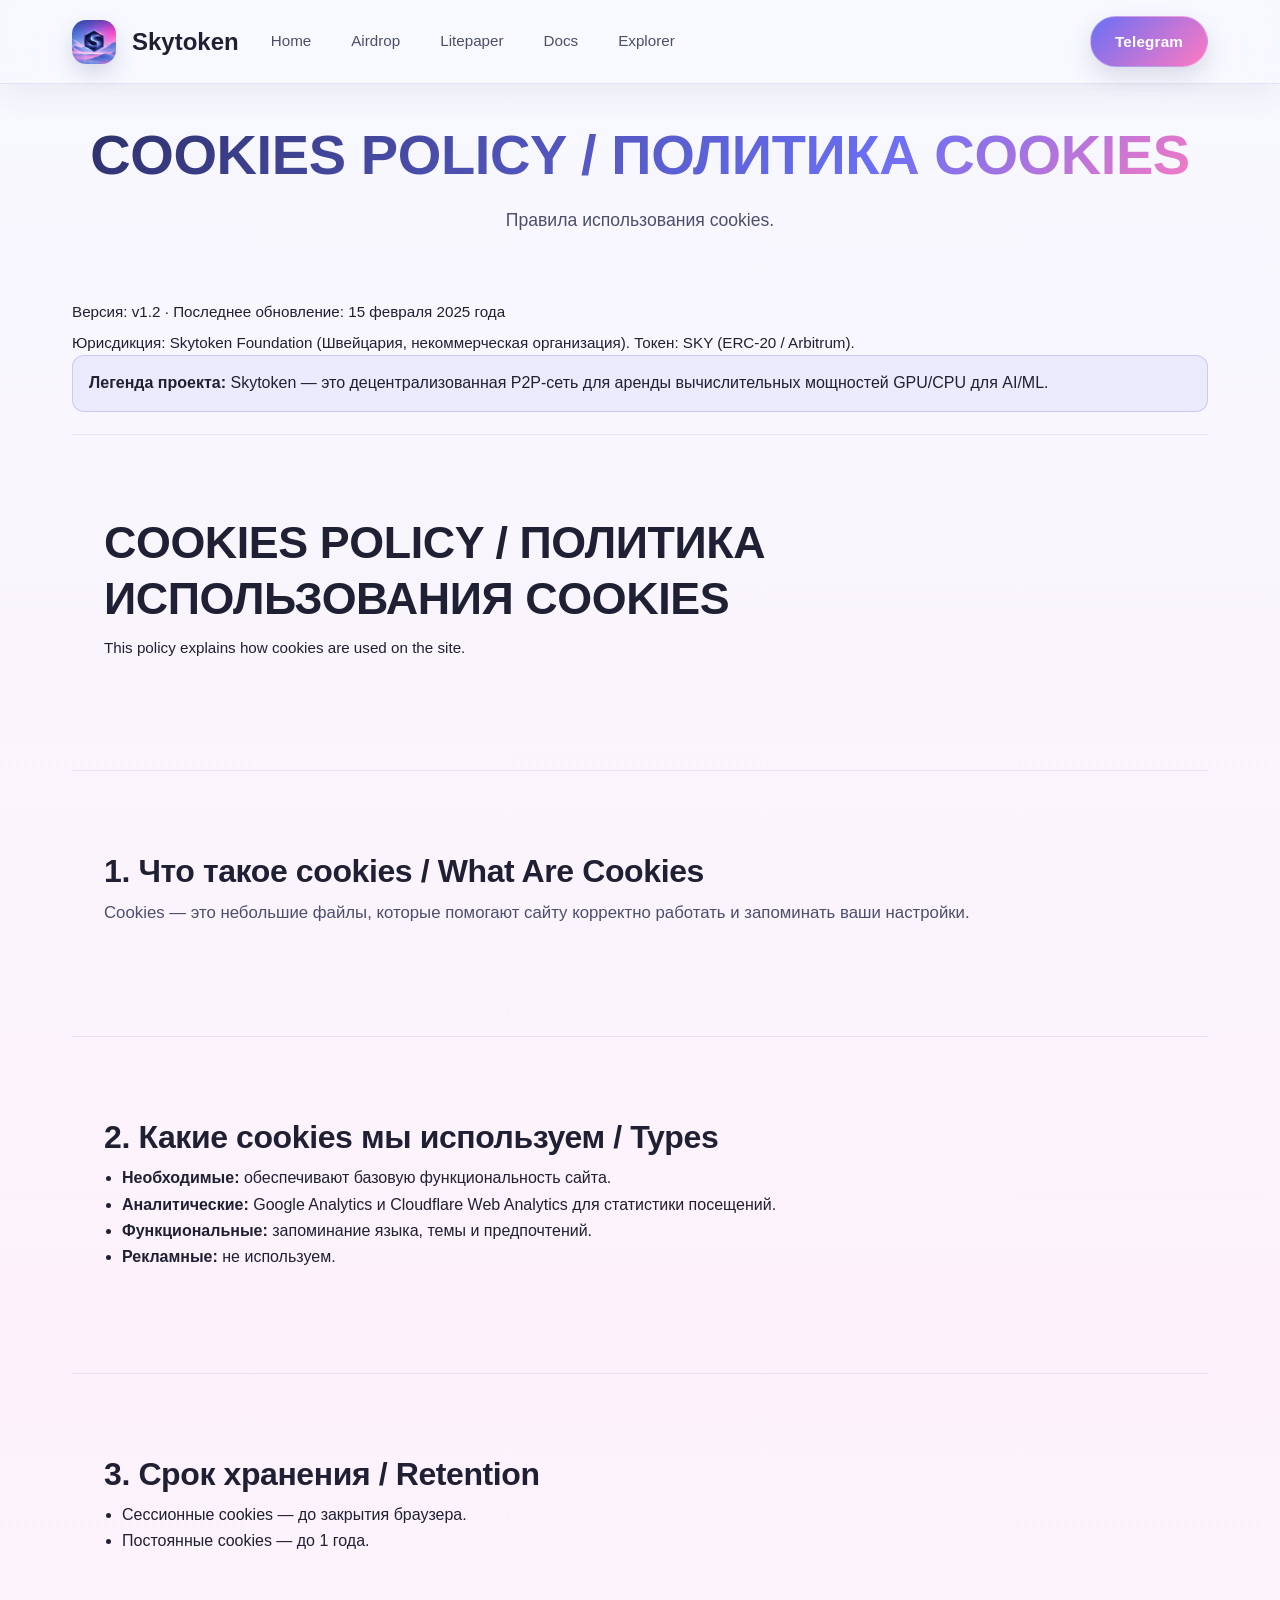
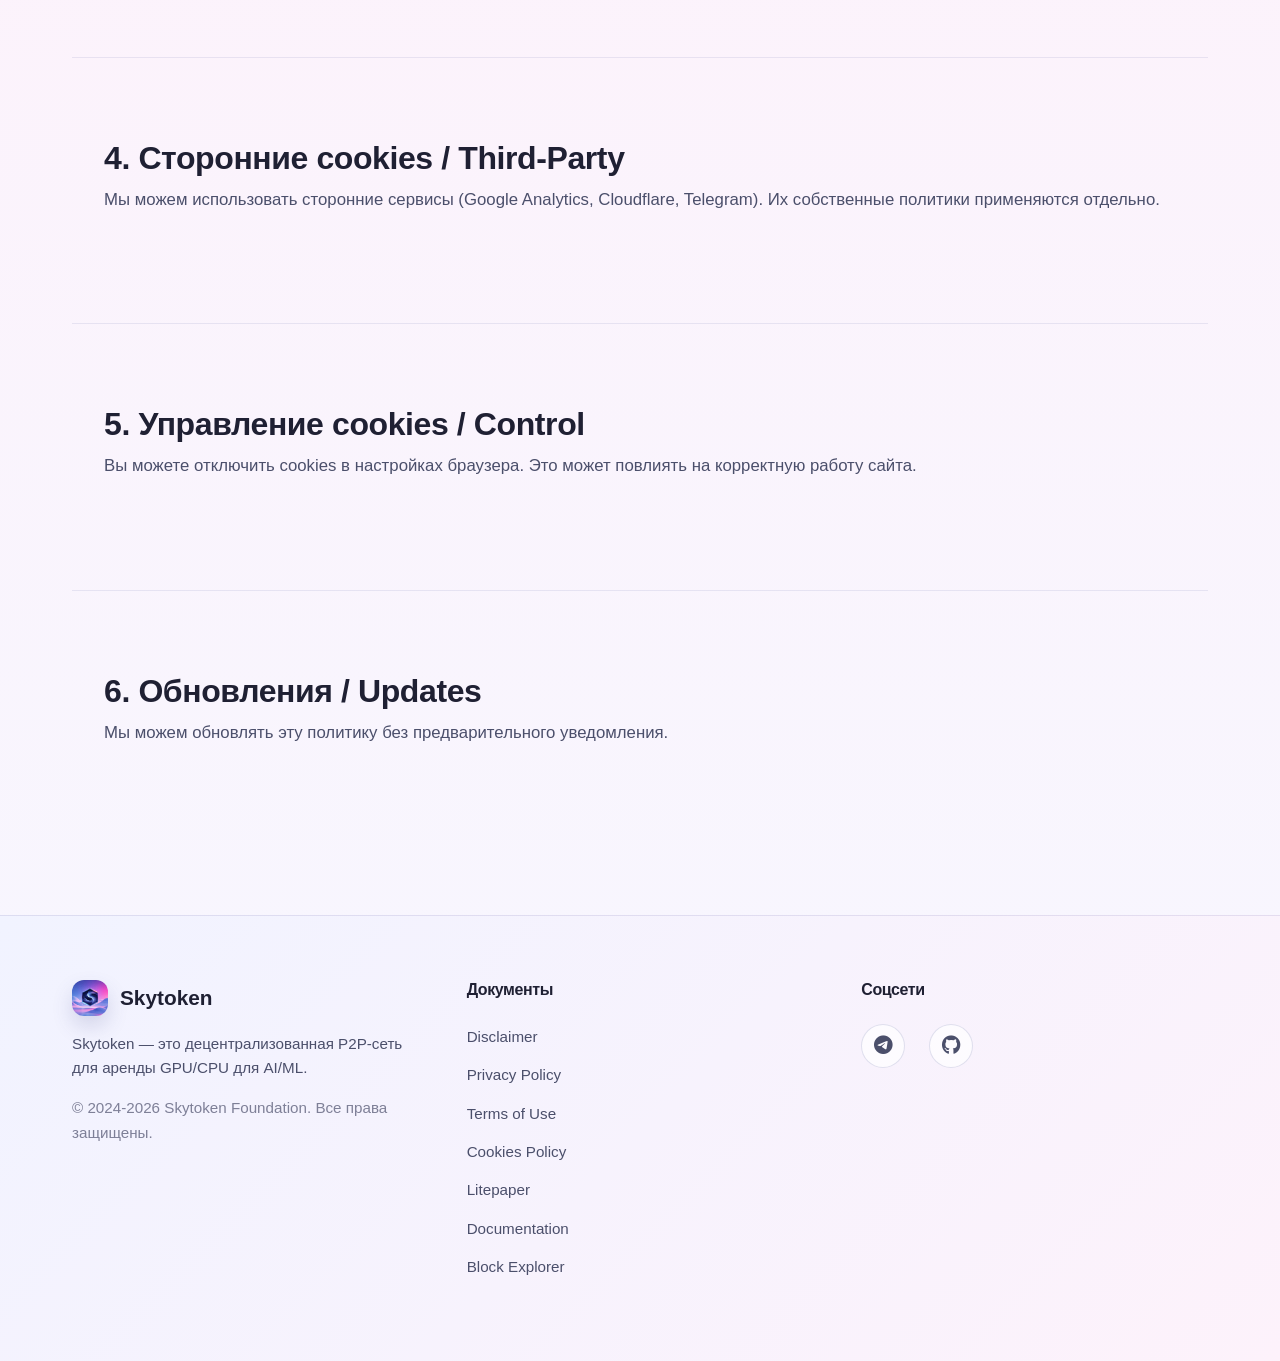
==== cookies-policy/index.html @ da503a85 "pre-realise" ====
﻿<!DOCTYPE html>
<html lang="ru">
<head>
    <meta charset="UTF-8">
    <meta name="viewport" content="width=device-width, initial-scale=1.0">
    <title>COOKIES POLICY / ПОЛИТИКА COOKIES — Skytoken</title>
    <link rel="stylesheet" href="../style.css">
    <link rel="stylesheet" href="https://cdnjs.cloudflare.com/ajax/libs/font-awesome/6.4.0/css/all.min.css">
    <style>
    .legal-page { padding: 120px 0 80px; position: relative; }
    .legal-meta { margin-top: 6px; color: var(--muted); font-size: 0.95rem; }
    .legal-section { margin-top: 22px; }
    .legal-section h2 { margin-bottom: 8px; }
    .legal-section h3 { margin-bottom: 8px; }
    .legal-section ul { margin: 8px 0 0 18px; }
    .legal-section ol { margin: 8px 0 0 18px; }
    .legal-section p { margin: 8px 0; }
    .legal-note { background: rgba(90, 99, 240, 0.08); border: 1px solid rgba(90, 99, 240, 0.25); padding: 14px 16px; border-radius: 12px; }
    .en { color: var(--muted); font-size: 0.95rem; }
    .watermark { position: fixed; inset: 0; pointer-events: none; z-index: 0; }
    .watermark span { position: absolute; font-size: 64px; font-weight: 700; opacity: 0.06; color: #ffffff; transform: rotate(-18deg); }
    .watermark .wm-1 { top: 12%; left: 5%; }
    .watermark .wm-2 { bottom: 8%; right: 6%; }
    .content-wrap { position: relative; z-index: 1; }
    .table { width: 100%; border-collapse: collapse; margin-top: 10px; }
    .table th, .table td { border: 1px solid rgba(255,255,255,0.12); padding: 10px; text-align: left; }
    .table th { background: rgba(90, 99, 240, 0.15); }
    code, pre { background: rgba(0,0,0,0.25); border-radius: 8px; }
    pre { padding: 12px; overflow: auto; }
    .search-bar { display: flex; gap: 10px; margin-top: 16px; }
    .search-bar input { flex: 1; padding: 12px; border-radius: 10px; border: 1px solid rgba(255,255,255,0.15); background: rgba(255,255,255,0.04); color: #fff; }
    .search-bar button { padding: 12px 16px; border-radius: 10px; border: none; background: #5a63f0; color: #fff; cursor: pointer; }
</style>
</head>
<body>
<header class="header">
    <nav class="navbar">
        <div class="container">
            <div class="nav-wrapper">
                <div class="logo">
                    <img src="../photo_2026-02-10_01-00-57.jpg" alt="Skytoken logo" width="36" height="36" loading="eager">
                    <span>Skytoken</span>
                </div>
                <ul class="nav-links">
                    <li><a href="../index.html">Home</a></li>
                    <li><a href="../index.html#hero">Airdrop</a></li>
                    <li><a href="../litepaper/index.html">Litepaper</a></li>
                    <li><a href="../docs/index.html">Docs</a></li>
                    <li><a href="../explorer/index.html">Explorer</a></li>
                </ul>
                <a href="https://t.me/SkyToken_Crypto_Official" class="btn btn-primary btn-nav" target="_blank">Telegram</a>
            </div>
        </div>
    </nav>
</header>
<div class="watermark">
    <span class="wm-1">Skytoken Foundation</span>
    <span class="wm-2">Все права защищены</span>
</div>
<main class="legal-page">
    <div class="container content-wrap">
        <h1 class="section-title">COOKIES POLICY / ПОЛИТИКА COOKIES</h1>
        <p class="section-subtitle">Правила использования cookies.</p>
        <p class="legal-meta">Версия: v1.2 · Последнее обновление: 15 февраля 2025 года</p>
        <p class="legal-meta">Юрисдикция: Skytoken Foundation (Швейцария, некоммерческая организация). Токен: SKY (ERC-20 / Arbitrum).</p>
        <div class="legal-note"><strong>Легенда проекта:</strong> Skytoken — это децентрализованная P2P-сеть для аренды вычислительных мощностей GPU/CPU для AI/ML.</div>

        <section class="legal-section">
            <h2>COOKIES POLICY / ПОЛИТИКА ИСПОЛЬЗОВАНИЯ COOKIES</h2>
            <p class="en">This policy explains how cookies are used on the site.</p>
        </section>
        <section class="legal-section">
            <h3>1. Что такое cookies / What Are Cookies</h3>
            <p>Cookies — это небольшие файлы, которые помогают сайту корректно работать и запоминать ваши настройки.</p>
        </section>
        <section class="legal-section">
            <h3>2. Какие cookies мы используем / Types</h3>
            <ul>
                <li><strong>Необходимые:</strong> обеспечивают базовую функциональность сайта.</li>
                <li><strong>Аналитические:</strong> Google Analytics и Cloudflare Web Analytics для статистики посещений.</li>
                <li><strong>Функциональные:</strong> запоминание языка, темы и предпочтений.</li>
                <li><strong>Рекламные:</strong> не используем.</li>
            </ul>
        </section>
        <section class="legal-section">
            <h3>3. Срок хранения / Retention</h3>
            <ul>
                <li>Сессионные cookies — до закрытия браузера.</li>
                <li>Постоянные cookies — до 1 года.</li>
            </ul>
        </section>
        <section class="legal-section">
            <h3>4. Сторонние cookies / Third-Party</h3>
            <p>Мы можем использовать сторонние сервисы (Google Analytics, Cloudflare, Telegram). Их собственные политики применяются отдельно.</p>
        </section>
        <section class="legal-section">
            <h3>5. Управление cookies / Control</h3>
            <p>Вы можете отключить cookies в настройках браузера. Это может повлиять на корректную работу сайта.</p>
        </section>
        <section class="legal-section">
            <h3>6. Обновления / Updates</h3>
            <p>Мы можем обновлять эту политику без предварительного уведомления.</p>
        </section>
    </div>
</main>
<footer class="footer">
    <div class="container">
        <div class="footer-content">
            <div class="footer-column">
                <div class="footer-logo">
                    <img src="../photo_2026-02-10_01-00-57.jpg" alt="Skytoken logo" width="36" height="36" loading="lazy">
                    <span>Skytoken</span>
                </div>
                <p>Skytoken — это децентрализованная P2P-сеть для аренды GPU/CPU для AI/ML.</p>
                <p class="copyright">&copy; 2024-2026 Skytoken Foundation. Все права защищены.</p>
            </div>
            <div class="footer-column">
                <h4>Документы</h4>
                <ul>
                    <li><a href="../disclaimer/index.html">Disclaimer</a></li>
                    <li><a href="../privacy-policy/index.html">Privacy Policy</a></li>
                    <li><a href="../terms-of-use/index.html">Terms of Use</a></li>
                    <li><a href="../cookies-policy/index.html">Cookies Policy</a></li>
                    <li><a href="../litepaper/index.html">Litepaper</a></li>
                    <li><a href="../docs/index.html">Documentation</a></li>
                    <li><a href="../explorer/index.html">Block Explorer</a></li>
                </ul>
            </div>
            <div class="footer-column">
                <h4>Соцсети</h4>
                <div class="social-links">
                    <a href="https://t.me/SkyToken_Crypto_Official" title="Telegram" target="_blank"><i class="fab fa-telegram"></i></a>
                    <a href="https://github.com/skytoken-protocol" title="GitHub" target="_blank"><i class="fab fa-github"></i></a>
                </div>
            </div>
        </div>
    </div>
</footer>
</body>
</html>
---- style.css ----
/* ============================================
   SKYTOKEN AIRDROP LANDING PAGE
   CSS3 - Responsive, Modern Design (Soft & Friendly)
   ============================================ */

:root {
    --ink: #1f2033;
    --ink-soft: #4b4f6b;
    --paper: #f7f8ff;
    --paper-2: #f2f3fb;
    --paper-3: #ffffff;
    --brand-violet: #6a6ff5;
    --brand-blue: #6aa8ff;
    --brand-cyan: #6fe0ff;
    --brand-pink: #ff7ac2;
    --brand-deep: #2c2f67;
    --gold: #f7c86a;
    --border-color: rgba(92, 98, 160, 0.18);
    --border-color-light: rgba(92, 98, 160, 0.12);

    --container-max-width: 1200px;
    --container-padding: 2rem;

    --font-primary: 'Plus Jakarta Sans', sans-serif;
    --font-accent: 'Space Grotesk', sans-serif;

    --shadow-soft: 0 20px 45px rgba(77, 83, 135, 0.18);
    --shadow-card: 0 16px 32px rgba(77, 83, 135, 0.12);

    --trans-fast: 0.2s cubic-bezier(0.4, 0, 0.2, 1);
    --trans-normal: 0.35s cubic-bezier(0.4, 0, 0.2, 1);
    --trans-slow: 0.55s cubic-bezier(0.4, 0, 0.2, 1);
}

* {
    margin: 0;
    padding: 0;
    box-sizing: border-box;
}

html {
    scroll-behavior: smooth;
    font-size: 16px;
}

body {
    background: linear-gradient(180deg, #f7f8ff 0%, #fdf2fb 45%, #f6f7ff 100%);
    color: var(--ink);
    font-family: var(--font-primary);
    line-height: 1.65;
    overflow-x: hidden;
}

.container {
    max-width: var(--container-max-width);
    margin: 0 auto;
    padding: 0 var(--container-padding);
    width: 100%;
}

/* ============================================
   TYPOGRAPHY
   ============================================ */
h1, h2, h3, h4, h5, h6 {
    font-weight: 700;
    line-height: 1.25;
    letter-spacing: -0.4px;
    font-family: var(--font-accent);
}

h1 {
    font-size: clamp(2.5rem, 5vw, 3.5rem);
}

h2 {
    font-size: clamp(2rem, 4vw, 2.8rem);
}

h3 {
    font-size: clamp(1.5rem, 3vw, 2rem);
}

p {
    font-size: 1.05rem;
    color: var(--ink-soft);
    font-weight: 400;
}

a {
    color: var(--brand-violet);
    text-decoration: none;
    transition: color var(--trans-normal);
}

a:hover {
    color: var(--brand-pink);
}

/* ============================================
   BUTTONS - SOFT & FRIENDLY
   ============================================ */
.btn {
    display: inline-flex;
    align-items: center;
    justify-content: center;
    gap: 0.6rem;
    padding: 0.875rem 1.75rem;
    border: 1px solid transparent;
    border-radius: 999px;
    font-weight: 600;
    font-size: 1rem;
    cursor: pointer;
    transition: all var(--trans-normal);
    letter-spacing: 0.2px;
    white-space: nowrap;
    box-shadow: 0 10px 22px rgba(77, 83, 135, 0.18);
}

.btn-primary {
    background: linear-gradient(135deg, var(--brand-violet), var(--brand-pink));
    color: white;
    border: 1px solid rgba(255, 255, 255, 0.3);
}

.btn-primary:hover {
    transform: translateY(-3px);
    box-shadow: 0 20px 40px rgba(99, 91, 200, 0.35);
    border-color: rgba(255, 255, 255, 0.6);
    background: linear-gradient(135deg, #5e62f0, #ff8ccf);
}

.btn-secondary {
    background: rgba(255, 255, 255, 0.7);
    color: var(--ink);
    border: 1px solid var(--border-color);
}

.btn-secondary:hover {
    background: rgba(255, 255, 255, 0.95);
    color: var(--brand-violet);
    border-color: rgba(106, 111, 245, 0.4);
    transform: translateY(-3px);
}

.btn-large {
    padding: 1.2rem 2.5rem;
    font-size: 1.1rem;
    border-radius: 999px;
}

.btn-nav {
    padding: 0.75rem 1.5rem;
    font-size: 0.95rem;
    border-radius: 999px;
}

/* Hide Font Awesome / empty icon placeholders inside buttons when icons aren't loaded */
.btn i[class*="fa"],
.btn .fas,
.btn .fa {
    display: none !important;
    width: 0 !important;
    margin: 0 !important;
    padding: 0 !important;
}

/* ============================================
   HEADER & NAVIGATION
   ============================================ */
.header {
    position: fixed;
    top: 0;
    left: 0;
    right: 0;
    z-index: 1000;
    background: rgba(248, 249, 255, 0.88);
    backdrop-filter: blur(14px);
    border-bottom: 1px solid rgba(124, 130, 190, 0.18);
    box-shadow: 0 10px 30px rgba(71, 74, 120, 0.08);
}

.navbar {
    padding: 1rem 0;
}

.nav-wrapper {
    display: flex;
    align-items: center;
    justify-content: space-between;
    gap: 2rem;
}

.logo {
    display: flex;
    align-items: center;
    gap: 1rem;
    font-size: 1.5rem;
    font-weight: 700;
    color: var(--ink);
    font-family: var(--font-accent);
    transition: transform var(--trans-normal);
}

.logo:hover {
    transform: scale(1.05);
}

.logo img {
    width: 44px;
    height: 44px;
    border-radius: 14px;
    box-shadow: 0 10px 20px rgba(72, 76, 140, 0.18);
    transition: transform var(--trans-normal), box-shadow var(--trans-normal);
    object-fit: cover;
}

.logo:hover img {
    transform: translateY(-2px);
    box-shadow: 0 16px 32px rgba(72, 76, 140, 0.25);
}

.nav-links {
    display: flex;
    list-style: none;
    gap: 2.5rem;
    flex: 1;
}

.nav-links a {
    color: var(--ink-soft);
    font-weight: 500;
    font-size: 0.95rem;
    transition: all var(--trans-normal);
    position: relative;
    padding-bottom: 4px;
}

.nav-links a:before {
    content: '';
    position: absolute;
    bottom: 0;
    left: 0;
    width: 0;
    height: 2px;
    background: linear-gradient(90deg, var(--brand-violet), var(--brand-pink));
    transition: width var(--trans-normal);
}

.nav-links a:hover {
    color: var(--brand-violet);
}

.nav-links a:hover:before {
    width: 100%;
}

.nav-links a.active {
    color: var(--brand-violet);
}

.nav-links a.active:before {
    width: 100%;
}

.mobile-menu-toggle {
    display: none;
    flex-direction: column;
    gap: 5px;
    background: none;
    border: none;
    cursor: pointer;
}

.mobile-menu-toggle span {
    width: 25px;
    height: 3px;
    background: var(--brand-violet);
    border-radius: 2px;
    transition: all var(--trans-normal);
}

/* ============================================
   HERO SECTION
   ============================================ */
#hero {
    position: relative;
    padding-top: 130px;
    padding-bottom: 100px;
    min-height: 100vh;
    display: flex;
    align-items: center;
    overflow: hidden;
    background: radial-gradient(900px 500px at 15% 20%, rgba(111, 224, 255, 0.18), transparent 60%),
        radial-gradient(700px 500px at 85% 15%, rgba(255, 122, 194, 0.18), transparent 60%),
        linear-gradient(180deg, #f7f8ff 0%, #f2f0ff 45%, #fdf2fb 100%);
}

.hero-bg {
    position: absolute;
    top: 0;
    left: 0;
    right: 0;
    bottom: 0;
    z-index: -1;
}

.particle {
    position: absolute;
    border-radius: 50%;
    opacity: 0.12;
    animation: float 15s infinite ease-in-out;
}

.particle-1 {
    width: 300px;
    height: 300px;
    background: var(--brand-blue);
    top: 10%;
    left: 10%;
    animation-delay: 0s;
}

.particle-2 {
    width: 200px;
    height: 200px;
    background: var(--brand-pink);
    top: 50%;
    right: 10%;
    animation-delay: 2s;
}

.particle-3 {
    width: 250px;
    height: 250px;
    background: var(--brand-violet);
    bottom: 10%;
    left: 50%;
    animation-delay: 4s;
}

.particle-4 {
    width: 150px;
    height: 150px;
    background: var(--brand-cyan);
    bottom: 20%;
    right: 20%;
    animation-delay: 1s;
}

@keyframes float {
    0%, 100% { transform: translate(0, 0) scale(1); }
    33% { transform: translate(30px, -30px) scale(1.05); }
    66% { transform: translate(-20px, 20px) scale(0.95); }
}

.hero-content {
    position: relative;
    z-index: 10;
    width: 100%;
}

.hero-inner {
    text-align: center;
    width: 100%;
    max-width: 960px;
    margin: 0 auto;
}

.hero-title {
    margin-bottom: 1.5rem;
    color: var(--ink);
    font-family: var(--font-accent);
    font-weight: 700;
    line-height: 1.1;
    background: linear-gradient(135deg, var(--brand-deep) 0%, var(--brand-violet) 55%, var(--brand-pink) 100%);
    -webkit-background-clip: text;
    -webkit-text-fill-color: transparent;
    background-clip: text;
}

.hero-subtitle {
    font-size: 1.4rem;
    color: var(--ink-soft);
    margin-bottom: 3rem;
    max-width: 700px;
    margin-left: auto;
    margin-right: auto;
    font-weight: 400;
}

.highlight {
    background: linear-gradient(135deg, var(--brand-violet), var(--brand-pink));
    -webkit-background-clip: text;
    -webkit-text-fill-color: transparent;
    background-clip: text;
    font-weight: 700;
}

.countdown-container {
    margin: 3rem 0;
    display: flex;
    flex-direction: column;
    align-items: center;
    justify-content: center;
}

.countdown-label {
    font-size: 1rem;
    color: var(--ink-soft);
    margin-bottom: 1.5rem;
    display: block;
    font-weight: 500;
}

.countdown {
    display: grid;
    grid-template-columns: repeat(auto-fit, minmax(100px, 1fr));
    gap: 1.5rem;
    max-width: 600px;
    margin: 0 auto 3rem;
}

.countdown-item {
    background: rgba(255, 255, 255, 0.7);
    border: 1px solid var(--border-color);
    border-radius: 18px;
    padding: 1.5rem 1rem;
    backdrop-filter: blur(10px);
    transition: all var(--trans-normal);
    cursor: default;
}

.countdown-item:hover {
    background: rgba(255, 255, 255, 0.95);
    border-color: rgba(106, 111, 245, 0.45);
    transform: translateY(-6px);
    box-shadow: 0 16px 28px rgba(77, 83, 135, 0.15);
}

.countdown-number {
    display: block;
    font-size: 2rem;
    font-weight: 700;
    color: var(--brand-violet);
    font-family: var(--font-accent);
    margin-bottom: 0.5rem;
}

.countdown-item .countdown-label {
    font-size: 0.85rem;
    color: rgba(75, 79, 107, 0.7);
    margin-bottom: 0;
}

.hero-cta {
    margin: 2rem 0 3rem;
    display: flex;
    flex-direction: column;
    align-items: center;
    justify-content: center;
}

.cta-subtitle {
    font-size: 0.9rem;
    color: rgba(75, 79, 107, 0.7);
    margin-top: 1rem;
}

.hero-stats {
    display: grid;
    grid-template-columns: repeat(auto-fit, minmax(150px, 1fr));
    gap: 2rem;
    margin-top: 4rem;
    max-width: 600px;
    margin-left: auto;
    margin-right: auto;
}

.stat-item {
    text-align: center;
    padding: 1.5rem;
    background: rgba(255, 255, 255, 0.75);
    border: 1px solid var(--border-color);
    border-radius: 18px;
    transition: all var(--trans-normal);
}

.stat-item:hover {
    background: rgba(255, 255, 255, 0.95);
    border-color: rgba(106, 111, 245, 0.4);
    transform: translateY(-4px);
}

.stat-value {
    display: block;
    font-size: 1.8rem;
    font-weight: 700;
    color: var(--brand-violet);
    font-family: var(--font-accent);
    margin-bottom: 0.5rem;
}

.stat-label {
    font-size: 0.85rem;
    color: rgba(75, 79, 107, 0.7);
    font-weight: 500;
}

/* ============================================
   SECTION STYLES
   ============================================ */
section {
    padding: 5rem var(--container-padding);
    border-top: 1px solid var(--border-color-light);
}

.section-title {
    text-align: center;
    margin-bottom: 1rem;
    color: var(--ink);
    font-family: var(--font-accent);
    background: linear-gradient(135deg, var(--brand-deep) 0%, var(--brand-violet) 70%, var(--brand-pink) 100%);
    -webkit-background-clip: text;
    -webkit-text-fill-color: transparent;
    background-clip: text;
}

.section-subtitle {
    text-align: center;
    max-width: 700px;
    margin: 0 auto 4rem;
    font-size: 1.1rem;
    color: var(--ink-soft);
    font-weight: 400;
}

/* ============================================
   ABOUT SECTION
   ============================================ */
#about {
    background: linear-gradient(135deg, rgba(106, 111, 245, 0.08) 0%, rgba(255, 122, 194, 0.06) 100%);
}

.about-grid {
    display: grid;
    grid-template-columns: repeat(auto-fit, minmax(280px, 1fr));
    gap: 2rem;
    margin-top: 3rem;
}

.about-card {
    background: rgba(255, 255, 255, 0.75);
    border: 1px solid var(--border-color);
    border-radius: 24px;
    padding: 3rem 2rem;
    text-align: center;
    transition: all var(--trans-normal);
    position: relative;
    overflow: hidden;
    box-shadow: var(--shadow-card);
}

.about-card::before {
    content: '';
    position: absolute;
    top: 0;
    left: 0;
    right: 0;
    height: 4px;
    background: linear-gradient(90deg, var(--card-color), var(--brand-pink));
    border-radius: 24px 24px 0 0;
}

.about-card:hover {
    background: rgba(255, 255, 255, 0.95);
    border-color: rgba(106, 111, 245, 0.35);
    transform: translateY(-12px);
    box-shadow: 0 25px 50px rgba(77, 83, 135, 0.2);
}

.card-icon {
    font-size: 3.5rem;
    color: var(--card-color);
    margin-bottom: 1.5rem;
    transition: all var(--trans-normal);
    display: inline-block;
}

.about-card:hover .card-icon {
    transform: scale(1.15) rotate(8deg);
    filter: drop-shadow(0 8px 12px rgba(102, 121, 220, 0.25));
}

.about-card h3 {
    color: var(--ink);
    margin-bottom: 1rem;
}

.about-card p {
    margin-bottom: 2rem;
    color: var(--ink-soft);
    font-size: 1rem;
    line-height: 1.7;
}

.card-benefit {
    padding: 1.2rem;
    background: rgba(106, 111, 245, 0.08);
    border-radius: 16px;
    border-left: 4px solid var(--card-color);
    color: var(--ink);
    font-size: 0.95rem;
    transition: all var(--trans-normal);
}

.card-benefit:hover {
    background: rgba(106, 111, 245, 0.12);
    transform: translateX(5px);
}

.card-benefit strong {
    color: var(--card-color);
}

/* ============================================
   HOW IT WORKS SECTION
   ============================================ */
#how-works {
    background: linear-gradient(135deg, rgba(111, 224, 255, 0.06) 0%, rgba(106, 111, 245, 0.08) 100%);
}

.timeline {
    position: relative;
    display: grid;
    grid-template-columns: repeat(auto-fit, minmax(250px, 1fr));
    gap: 3rem;
    margin-top: 3rem;
}

.timeline-line {
    position: absolute;
    top: 60px;
    left: 5%;
    right: 5%;
    height: 2px;
    background: linear-gradient(90deg, transparent, var(--brand-violet), transparent);
    z-index: 0;
}

@media (max-width: 768px) {
    .timeline-line {
        left: 20px;
        top: 0;
        width: 2px;
        height: calc(100% + 3rem);
    }
}

.timeline-item {
    position: relative;
    z-index: 1;
    background: rgba(255, 255, 255, 0.75);
    border: 1px solid var(--border-color);
    border-radius: 20px;
    padding: 2rem;
    transition: all var(--trans-normal);
    box-shadow: var(--shadow-card);
}

.timeline-item:hover {
    background: rgba(255, 255, 255, 0.95);
    border-color: rgba(106, 111, 245, 0.35);
    transform: translateY(-8px);
    box-shadow: 0 22px 40px rgba(77, 83, 135, 0.18);
}

.timeline-dot {
    position: absolute;
    width: 24px;
    height: 24px;
    background: var(--dot-color);
    border: 4px solid var(--paper);
    border-radius: 50%;
    top: -50px;
    left: 50%;
    transform: translateX(-50%);
    box-shadow: 0 0 0 10px rgba(106, 111, 245, 0.15);
    z-index: 2;
    transition: all var(--trans-normal);
}

.timeline-item:hover .timeline-dot {
    transform: translateX(-50%) scale(1.3);
    box-shadow: 0 0 0 12px rgba(106, 111, 245, 0.25);
}

@media (max-width: 768px) {
    .timeline-dot {
        top: 10px;
        left: -32px;
    }
}

.timeline-content h3 {
    color: var(--ink);
    margin-bottom: 1rem;
    font-size: 1.3rem;
}

.timeline-content p {
    margin-bottom: 1.5rem;
    line-height: 1.7;
}

.timeline-list {
    list-style: none;
    display: flex;
    flex-direction: column;
    gap: 0.7rem;
}

.timeline-list li {
    color: var(--ink-soft);
    font-size: 0.95rem;
    padding-left: 1.8rem;
    position: relative;
    transition: all var(--trans-normal);
}

.timeline-list li:hover {
    color: var(--ink);
    transform: translateX(5px);
}

.timeline-list li::before {
    content: '?';
    position: absolute;
    left: 0;
    color: var(--brand-pink);
    font-weight: 700;
    font-size: 1.1rem;
}

/* ============================================
   ROADMAP SECTION
   ============================================ */
#roadmap {
    background: linear-gradient(135deg, rgba(255, 122, 194, 0.05) 0%, rgba(106, 111, 245, 0.06) 100%);
}

.roadmap-grid {
    display: grid;
    grid-template-columns: repeat(auto-fit, minmax(200px, 1fr));
    gap: 2rem;
    margin-top: 3rem;
}

.roadmap-card {
    background: rgba(255, 255, 255, 0.75);
    border: 1px solid var(--border-color);
    border-radius: 20px;
    padding: 2rem;
    text-align: center;
    transition: all var(--trans-normal);
    position: relative;
    box-shadow: var(--shadow-card);
}

.roadmap-card.active {
    background: linear-gradient(135deg, #5c61f0 0%, #7a6cfb 45%, #ff7ac2 100%);
    border-color: rgba(255, 255, 255, 0.5);
    box-shadow: 0 25px 50px rgba(93, 90, 190, 0.3);
}

.roadmap-card:hover {
    border-color: rgba(106, 111, 245, 0.35);
    transform: translateY(-8px);
    box-shadow: 0 18px 35px rgba(77, 83, 135, 0.15);
}

.roadmap-quarter {
    font-size: 1.3rem;
    font-weight: 700;
    color: var(--brand-violet);
    font-family: var(--font-accent);
    margin-bottom: 1.5rem;
}

.roadmap-items {
    display: flex;
    flex-direction: column;
    gap: 0.75rem;
    margin-bottom: 1.5rem;
}

.roadmap-item {
    font-size: 0.95rem;
    color: var(--ink-soft);
    line-height: 1.6;
}

.roadmap-card.active .roadmap-item {
    color: rgba(255, 255, 255, 0.9);
}

.roadmap-status {
    display: inline-block;
    padding: 0.6rem 1.2rem;
    border-radius: 20px;
    font-size: 0.8rem;
    font-weight: 600;
    background: rgba(106, 111, 245, 0.12);
    color: rgba(75, 79, 107, 0.8);
    text-transform: uppercase;
    letter-spacing: 0.5px;
    transition: all var(--trans-normal);
}

.roadmap-status.active {
    background: rgba(255, 122, 194, 0.25);
    color: var(--brand-pink);
}

/* ============================================
   TOKENOMICS SECTION
   ============================================ */
#tokenomics {
    background: linear-gradient(135deg, rgba(106, 111, 245, 0.05) 0%, rgba(111, 224, 255, 0.05) 100%);
}

.tokenomics-content {
    display: grid;
    grid-template-columns: 1fr 1fr;
    gap: 3rem;
    align-items: center;
    margin: 3rem 0;
}

@media (max-width: 768px) {
    .tokenomics-content {
        grid-template-columns: 1fr;
        gap: 2rem;
    }
}

.tokenomics-chart {
    position: relative;
    width: 100%;
    max-width: 400px;
    margin: 0 auto;
}

.pie-chart {
    width: 100%;
    height: auto;
    transform: rotate(-90deg);
    filter: drop-shadow(0 15px 30px rgba(77, 83, 135, 0.12));
}

.pie-segment {
    fill-rule: evenodd;
    transition: stroke-width var(--trans-normal), filter var(--trans-normal);
    stroke-linecap: round;
}

.pie-chart:hover .pie-segment {
    stroke-width: 20;
    filter: drop-shadow(0 8px 16px rgba(77, 83, 135, 0.2));
}

.pie-center {
    position: absolute;
    top: 50%;
    left: 50%;
    transform: translate(-50%, -50%);
    text-align: center;
    background: rgba(30, 33, 70, 0.9);
    padding: 1.2rem;
    border-radius: 50%;
    width: 110px;
    height: 110px;
    display: flex;
    flex-direction: column;
    justify-content: center;
    align-items: center;
    box-shadow: inset 0 8px 16px rgba(0, 0, 0, 0.25);
}

.pie-total {
    font-size: 1.8rem;
    font-weight: 700;
    color: var(--brand-cyan);
    font-family: var(--font-accent);
}

.pie-label {
    font-size: 0.8rem;
    color: rgba(255, 255, 255, 0.8);
}

.tokenomics-legend {
    display: flex;
    flex-direction: column;
    gap: 1.5rem;
}

.legend-item {
    display: flex;
    align-items: center;
    gap: 1rem;
    padding: 1.2rem;
    background: rgba(255, 255, 255, 0.75);
    border-radius: 16px;
    border: 1px solid var(--border-color);
    border-left: 4px solid transparent;
    transition: all var(--trans-normal);
    box-shadow: var(--shadow-card);
}

.legend-item:hover {
    background: rgba(255, 255, 255, 0.95);
    border-left-color: rgba(106, 111, 245, 0.45);
    transform: translateX(6px);
}

.legend-color {
    width: 28px;
    height: 28px;
    border-radius: 8px;
    flex-shrink: 0;
    box-shadow: 0 4px 12px rgba(0, 0, 0, 0.2);
}

.legend-text {
    flex: 1;
}

.legend-text strong {
    display: block;
    color: var(--ink);
    margin-bottom: 0.3rem;
    font-size: 0.95rem;
}

.legend-text span {
    font-size: 0.85rem;
    color: var(--ink-soft);
}

.tokenomics-metrics {
    display: grid;
    grid-template-columns: repeat(auto-fit, minmax(200px, 1fr));
    gap: 2rem;
    margin-top: 4rem;
}

.metric {
    background: rgba(255, 255, 255, 0.75);
    border: 1px solid var(--border-color);
    border-radius: 18px;
    padding: 2rem;
    text-align: center;
    transition: all var(--trans-normal);
    box-shadow: var(--shadow-card);
}

.metric:hover {
    background: rgba(255, 255, 255, 0.95);
    border-color: rgba(106, 111, 245, 0.4);
    transform: translateY(-6px);
}

.metric-label {
    font-size: 0.9rem;
    color: var(--ink-soft);
    margin-bottom: 0.75rem;
    font-weight: 500;
}

.metric-value {
    font-size: 1.5rem;
    font-weight: 700;
    color: var(--brand-violet);
    font-family: var(--font-accent);
}

/* ============================================
   FAQ SECTION
   ============================================ */
#faq {
    background: linear-gradient(135deg, rgba(255, 122, 194, 0.04) 0%, rgba(111, 224, 255, 0.05) 100%);
}

.faq-list {
    max-width: 900px;
    margin: 3rem auto;
    display: flex;
    flex-direction: column;
    gap: 1.2rem;
}

.faq-item {
    background: rgba(255, 255, 255, 0.75);
    border: 1px solid var(--border-color);
    border-radius: 20px;
    overflow: hidden;
    transition: all var(--trans-normal);
    box-shadow: var(--shadow-card);
}

.faq-item.active {
    background: rgba(255, 255, 255, 0.95);
    border-color: rgba(106, 111, 245, 0.4);
    box-shadow: 0 18px 35px rgba(77, 83, 135, 0.15);
}

.faq-question {
    width: 100%;
    background: transparent;
    border: none;
    padding: 2rem;
    display: flex;
    align-items: center;
    justify-content: space-between;
    font-size: 1.1rem;
    font-weight: 600;
    color: var(--ink);
    cursor: pointer;
    transition: all var(--trans-normal);
    text-align: left;
}

.faq-question:hover {
    color: var(--brand-violet);
}

.faq-question i {
    font-size: 1rem;
    color: var(--brand-violet);
    transition: transform var(--trans-normal);
    flex-shrink: 0;
}

.faq-item.active .faq-question i {
    transform: rotate(180deg);
}

.faq-answer {
    max-height: 0;
    overflow: hidden;
    transition: max-height var(--trans-slow);
    background: rgba(106, 111, 245, 0.04);
    border-top: 1px solid var(--border-color);
}

.faq-answer.active {
    max-height: 600px;
    padding: 2rem;
}

.faq-answer p {
    color: var(--ink-soft);
    line-height: 1.8;
    font-size: 1rem;
}

/* ============================================
   FINAL CTA SECTION
   ============================================ */
.final-cta {
    background: linear-gradient(135deg, #5a60f0 0%, #7a6cfb 45%, #ff7ac2 100%);
    text-align: center;
    padding: 6rem var(--container-padding);
}

.final-cta h2 {
    color: white;
    margin-bottom: 2rem;
    font-family: var(--font-accent);
}

.final-countdown {
    margin: 3rem 0;
}

.final-countdown > p {
    color: rgba(255, 255, 255, 0.85);
    margin-bottom: 2rem;
    font-size: 1.1rem;
    font-weight: 500;
}

#final-countdown {
    margin-bottom: 3rem;
}

#final-countdown .countdown-item {
    background: rgba(255, 255, 255, 0.15);
    border-color: rgba(255, 255, 255, 0.25);
}

#final-countdown .countdown-item:hover {
    background: rgba(255, 255, 255, 0.25);
    border-color: rgba(255, 255, 255, 0.4);
}

#final-countdown .countdown-number {
    color: #ffe39a;
}

.final-buttons {
    display: flex;
    gap: 1.5rem;
    justify-content: center;
    flex-wrap: wrap;
}

.final-cta .btn-secondary {
    background: rgba(255, 255, 255, 0.16);
    border-color: rgba(255, 255, 255, 0.4);
    color: #ffffff;
}

.final-cta .btn-secondary:hover {
    background: rgba(255, 255, 255, 0.3);
    color: #ffffff;
    border-color: rgba(255, 255, 255, 0.6);
}

/* ============================================
   FOOTER
   ============================================ */
.footer {
    background: linear-gradient(135deg, #f1f3ff 0%, #fdf2fb 100%);
    border-top: 1px solid rgba(124, 130, 190, 0.2);
    padding: 4rem var(--container-padding) 2rem;
    color: var(--ink-soft);
}

.footer-content {
    display: grid;
    grid-template-columns: repeat(auto-fit, minmax(200px, 1fr));
    gap: 3rem;
    margin-bottom: 3rem;
}

.footer-column h4 {
    color: var(--ink);
    margin-bottom: 1.5rem;
    font-size: 1rem;
    font-weight: 600;
}

.footer-column ul {
    list-style: none;
    display: flex;
    flex-direction: column;
    gap: 0.75rem;
}

.footer-column a {
    color: var(--ink-soft);
    font-size: 0.95rem;
    transition: all var(--trans-normal);
    padding-left: 0;
}

.footer-column a:hover {
    color: var(--brand-violet);
    padding-left: 6px;
}

.footer-logo {
    display: flex;
    align-items: center;
    gap: 0.75rem;
    font-size: 1.3rem;
    font-weight: 700;
    color: var(--ink);
    margin-bottom: 1rem;
    font-family: var(--font-accent);
}

.footer-logo img {
    width: 36px;
    height: 36px;
    border-radius: 12px;
    box-shadow: 0 10px 20px rgba(72, 76, 140, 0.18);
    object-fit: cover;
}

.footer-column p {
    font-size: 0.95rem;
    line-height: 1.6;
}

.copyright {
    font-size: 0.9rem;
    color: rgba(75, 79, 107, 0.7);
    margin-top: 1rem !important;
}

.social-links {
    display: flex;
    gap: 1.5rem;
    flex-wrap: wrap;
}

.social-links a {
    display: inline-flex;
    align-items: center;
    justify-content: center;
    width: 44px;
    height: 44px;
    background: rgba(255, 255, 255, 0.7);
    border: 1px solid var(--border-color);
    border-radius: 50%;
    font-size: 1.2rem;
    transition: all var(--trans-normal);
}

.social-links a:hover {
    background: var(--brand-violet);
    color: white;
    border-color: transparent;
    transform: translateY(-4px);
    box-shadow: 0 10px 25px rgba(93, 90, 190, 0.25);
}

.footer-bottom {
    border-top: 1px solid rgba(124, 130, 190, 0.2);
    padding-top: 2rem;
    text-align: center;
}

.disclaimer {
    font-size: 0.85rem;
    color: var(--ink-soft);
    margin-bottom: 1.5rem;
    line-height: 1.7;
}

.disclaimer strong {
    color: var(--brand-pink);
}

.footer-badges {
    display: flex;
    gap: 1.5rem;
    justify-content: center;
    flex-wrap: wrap;
}

.badge {
    display: inline-flex;
    align-items: center;
    gap: 0.6rem;
    padding: 0.7rem 1.4rem;
    background: rgba(255, 255, 255, 0.75);
    border: 1px solid var(--border-color);
    border-radius: 20px;
    font-size: 0.85rem;
    color: var(--ink-soft);
    transition: all var(--trans-normal);
    font-weight: 500;
}

.badge:hover {
    background: rgba(255, 255, 255, 0.95);
    border-color: rgba(106, 111, 245, 0.4);
    color: var(--brand-violet);
}

.badge i {
    color: var(--brand-violet);
}

/* ============================================
   ANIMATIONS & UTILITIES
   ============================================ */
@keyframes fadeInUp {
    from {
        opacity: 0;
        transform: translateY(30px);
    }
    to {
        opacity: 1;
        transform: translateY(0);
    }
}

.fade-in-up {
    animation: fadeInUp 0.6s ease-out forwards;
}

.sr-only {
    position: absolute;
    width: 1px;
    height: 1px;
    padding: 0;
    margin: -1px;
    overflow: hidden;
    clip: rect(0, 0, 0, 0);
    white-space: nowrap;
    border-width: 0;
}

@media (prefers-reduced-motion: reduce) {
    * {
        animation-duration: 0.01ms !important;
        animation-iteration-count: 1 !important;
        transition-duration: 0.01ms !important;
    }
}

/* ============================================
   LOGO SHOWCASE
   ============================================ */
.logo-showcase {
    display: grid;
    grid-template-columns: repeat(2, minmax(0, 1fr));
    gap: 2.5rem;
    align-items: center;
    margin-top: 4rem;
    padding: 2.5rem;
    background: rgba(255, 255, 255, 0.75);
    border: 1px solid var(--border-color);
    border-radius: 32px;
    box-shadow: var(--shadow-soft);
}

.logo-visual {
    display: flex;
    justify-content: center;
}

.logo-visual img {
    width: 100%;
    max-width: 320px;
    border-radius: 26px;
    object-fit: cover;
    box-shadow: 0 24px 50px rgba(77, 83, 135, 0.25);
}

.logo-copy {
    text-align: left;
}

.logo-chip {
    display: inline-flex;
    align-items: center;
    gap: 0.75rem;
    padding: 0.5rem 1rem;
    border-radius: 999px;
    background: rgba(106, 111, 245, 0.12);
    border: 1px solid rgba(106, 111, 245, 0.25);
    font-weight: 600;
    color: var(--ink);
    margin-bottom: 1rem;
}

.logo-chip img {
    width: 40px;
    height: 40px;
    border-radius: 12px;
    object-fit: cover;
    box-shadow: 0 8px 18px rgba(77, 83, 135, 0.18);
}

.logo-showcase p {
    font-size: 1.05rem;
    color: var(--ink-soft);
    line-height: 1.7;
}

/* ============================================
   RESPONSIVE - TABLETS
   ============================================ */
   ============================================ */
@media (max-width: 1024px) {
    .container {
        padding: 0 1.5rem;
    }

    .nav-links {
        gap: 1.5rem;
    }

    .countdown {
        grid-template-columns: repeat(2, 1fr);
    }

    .tokenomics-content {
        grid-template-columns: 1fr;
        gap: 2rem;
    }

    .final-buttons {
        flex-direction: column;
        align-items: center;
    }

    .final-buttons .btn {
        width: 100%;
        max-width: 400px;
    }
}

/* ============================================
   RESPONSIVE - MOBILES
   ============================================ */
@media (max-width: 768px) {
    :root {
        --container-padding: 1.5rem;
    }

    .nav-links {
        display: none;
        position: absolute;
        top: 100%;
        left: 0;
        right: 0;
        flex-direction: column;
        gap: 0;
        background: rgba(248, 249, 255, 0.98);
        border-top: 1px solid var(--border-color);
        padding: 1rem 0;
        z-index: 999;
    }

    .nav-links.active {
        display: flex;
    }

    .mobile-menu-toggle {
        display: flex;
    }

    .nav-links li {
        border-bottom: 1px solid var(--border-color);
    }

    .nav-links a {
        display: block;
        padding: 1rem 1.5rem;
    }

    .nav-links a:before {
        display: none;
    }

    section {
        padding: 3rem 1.5rem;
    }

    #hero {
        padding-top: 100px;
        padding-bottom: 50px;
        min-height: auto;
    }

    .hero-image img {
        max-width: 100%;
    }

    .countdown {
        grid-template-columns: repeat(2, 1fr);
        gap: 1rem;
    }

    .countdown-item {
        padding: 1rem 0.75rem;
    }

    .countdown-number {
        font-size: 1.5rem;
    }

    .about-grid,
    .roadmap-grid,
    .hero-stats {
        grid-template-columns: 1fr;
    }

    .timeline {
        grid-template-columns: 1fr;
        gap: 1.5rem;
    }

    .timeline-line {
        display: none;
    }

    .timeline-dot {
        position: relative;
        top: 0 !important;
        left: 0 !important;
        transform: none !important;
        margin-bottom: -15px;
    }

    .faq-question {
        padding: 1.5rem 1rem;
        font-size: 1rem;
    }

    .faq-answer.active {
        padding: 1.5rem 1rem;
    }

    .footer-content {
        grid-template-columns: 1fr;
        gap: 2rem;
    }

    .footer-badges {
        gap: 1rem;
    }

    .badge {
        font-size: 0.8rem;
        padding: 0.5rem 1rem;
    }

    h1, h2 {
        font-size: clamp(1.8rem, 5vw, 2.2rem);
    }

    .hero-subtitle {
        font-size: 1.1rem;
    }

    .section-subtitle {
        font-size: 1rem;
    }

    p {
        font-size: 1rem;
    }

    .btn {
        padding: 0.75rem 1.5rem;
        font-size: 0.9rem;
    }

    .btn-large {
        padding: 1rem 2rem;
        font-size: 1rem;
        width: 100%;
    }

    .hero-cta {
        display: flex;
        flex-direction: column;
    }

    .final-buttons {
        flex-direction: column;
        gap: 1rem;
    }

    .final-buttons .btn {
        width: 100%;
    }

    .logo-showcase {
        margin-top: 3rem;
        padding: 2rem;
        grid-template-columns: 1fr;
        text-align: center;
    }

    .logo-copy {
        text-align: center;
    }

    .logo-chip {
        margin-left: auto;
        margin-right: auto;
    }

    .logo-visual img {
        max-width: 260px;
    }
}

/* ============================================
   RESPONSIVE - VERY SMALL MOBILES
   ============================================ */
@media (max-width: 480px) {
    :root {
        --container-padding: 1rem;
    }

    h1 {
        font-size: 1.8rem;
    }

    h2 {
        font-size: 1.5rem;
    }

    h3 {
        font-size: 1.2rem;
    }

    p {
        font-size: 0.95rem;
    }

    section {
        padding: 2rem 1rem;
    }

    #hero {
        padding-top: 90px;
        min-height: auto;
    }

    .countdown {
        grid-template-columns: 1fr 1fr;
        gap: 0.75rem;
    }

    .countdown-number {
        font-size: 1.2rem;
    }

    .hero-stats {
        gap: 1rem;
        margin-top: 2rem;
    }

    .about-card,
    .roadmap-card {
        padding: 1.5rem 1rem;
    }

    .timeline-item {
        padding: 1.5rem 1rem;
    }

    .card-icon {
        font-size: 2rem;
    }

    .roadmap-quarter {
        font-size: 1.1rem;
    }

    .footer-column h4 {
        font-size: 0.95rem;
        margin-bottom: 1rem;
    }

    .footer-column a {
        font-size: 0.9rem;
    }

    .disclaimer {
        font-size: 0.8rem;
    }
}
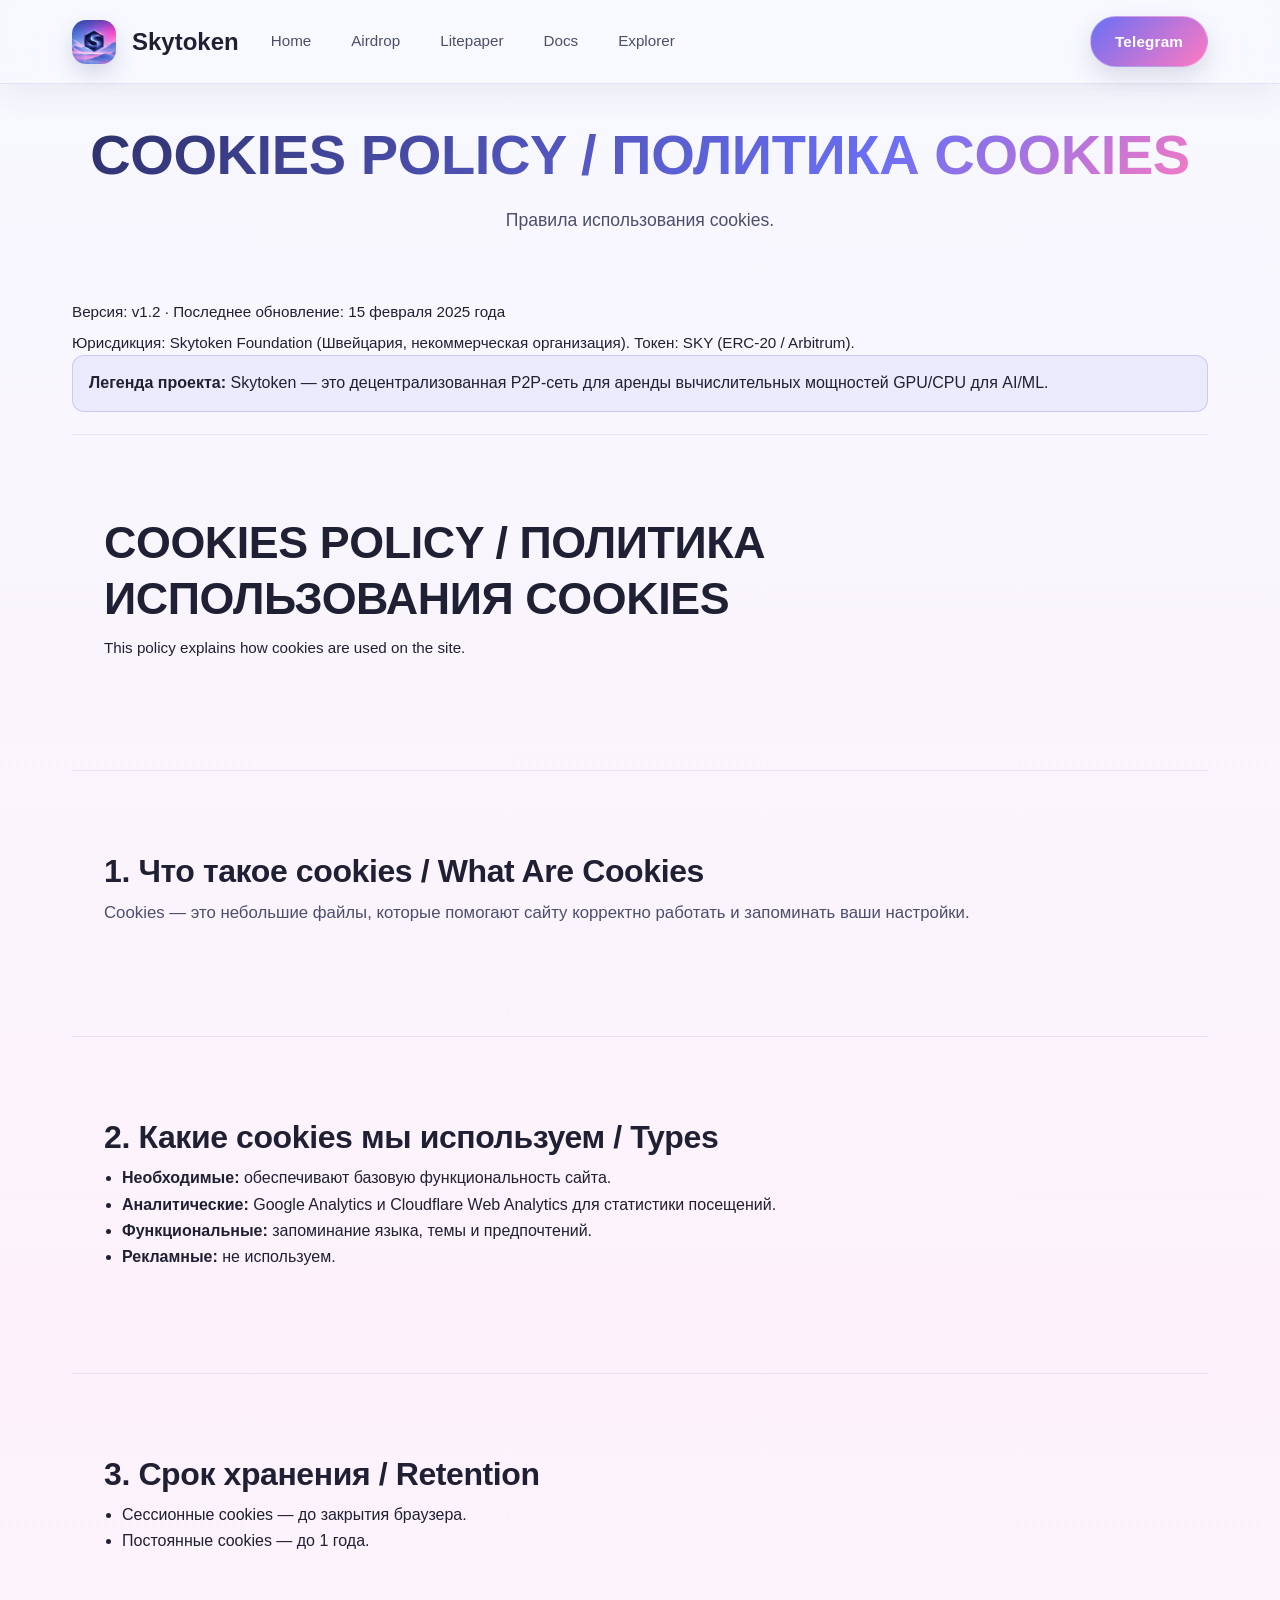
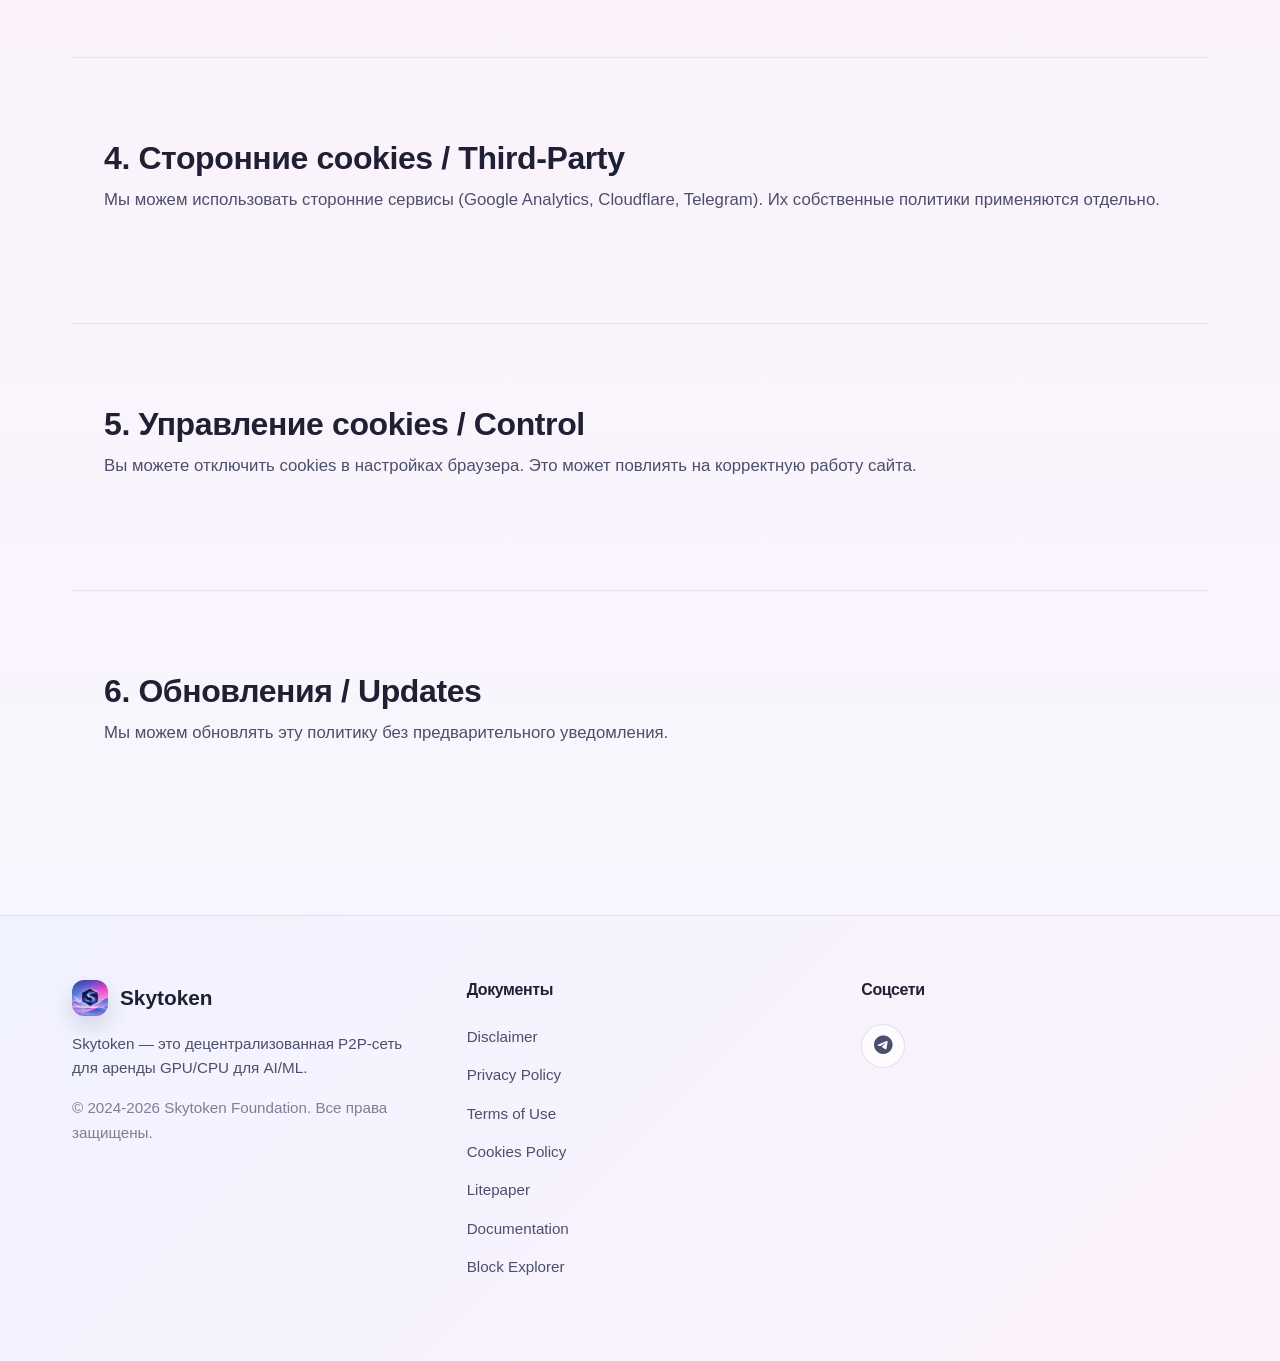
==== commit 39da3fee: "fixes" ====
--- a/cookies-policy/index.html
+++ b/cookies-policy/index.html
@@ -48,7 +48,7 @@
                     <li><a href="../docs/index.html">Docs</a></li>
                     <li><a href="../explorer/index.html">Explorer</a></li>
                 </ul>
-                <a href="https://t.me/SkyToken_Crypto_Official" class="btn btn-primary btn-nav" target="_blank">Telegram</a>
+                <a href="https://t.me/SkyT0ken_bot" class="btn btn-primary btn-nav" target="_blank">Telegram</a>
             </div>
         </div>
     </nav>
@@ -130,8 +130,7 @@
                 <h4>Соцсети</h4>
                 <div class="social-links">
                     <a href="https://t.me/SkyToken_Crypto_Official" title="Telegram" target="_blank"><i class="fab fa-telegram"></i></a>
-                    <a href="https://github.com/skytoken-protocol" title="GitHub" target="_blank"><i class="fab fa-github"></i></a>
-                </div>
+                                    </div>
             </div>
         </div>
     </div>
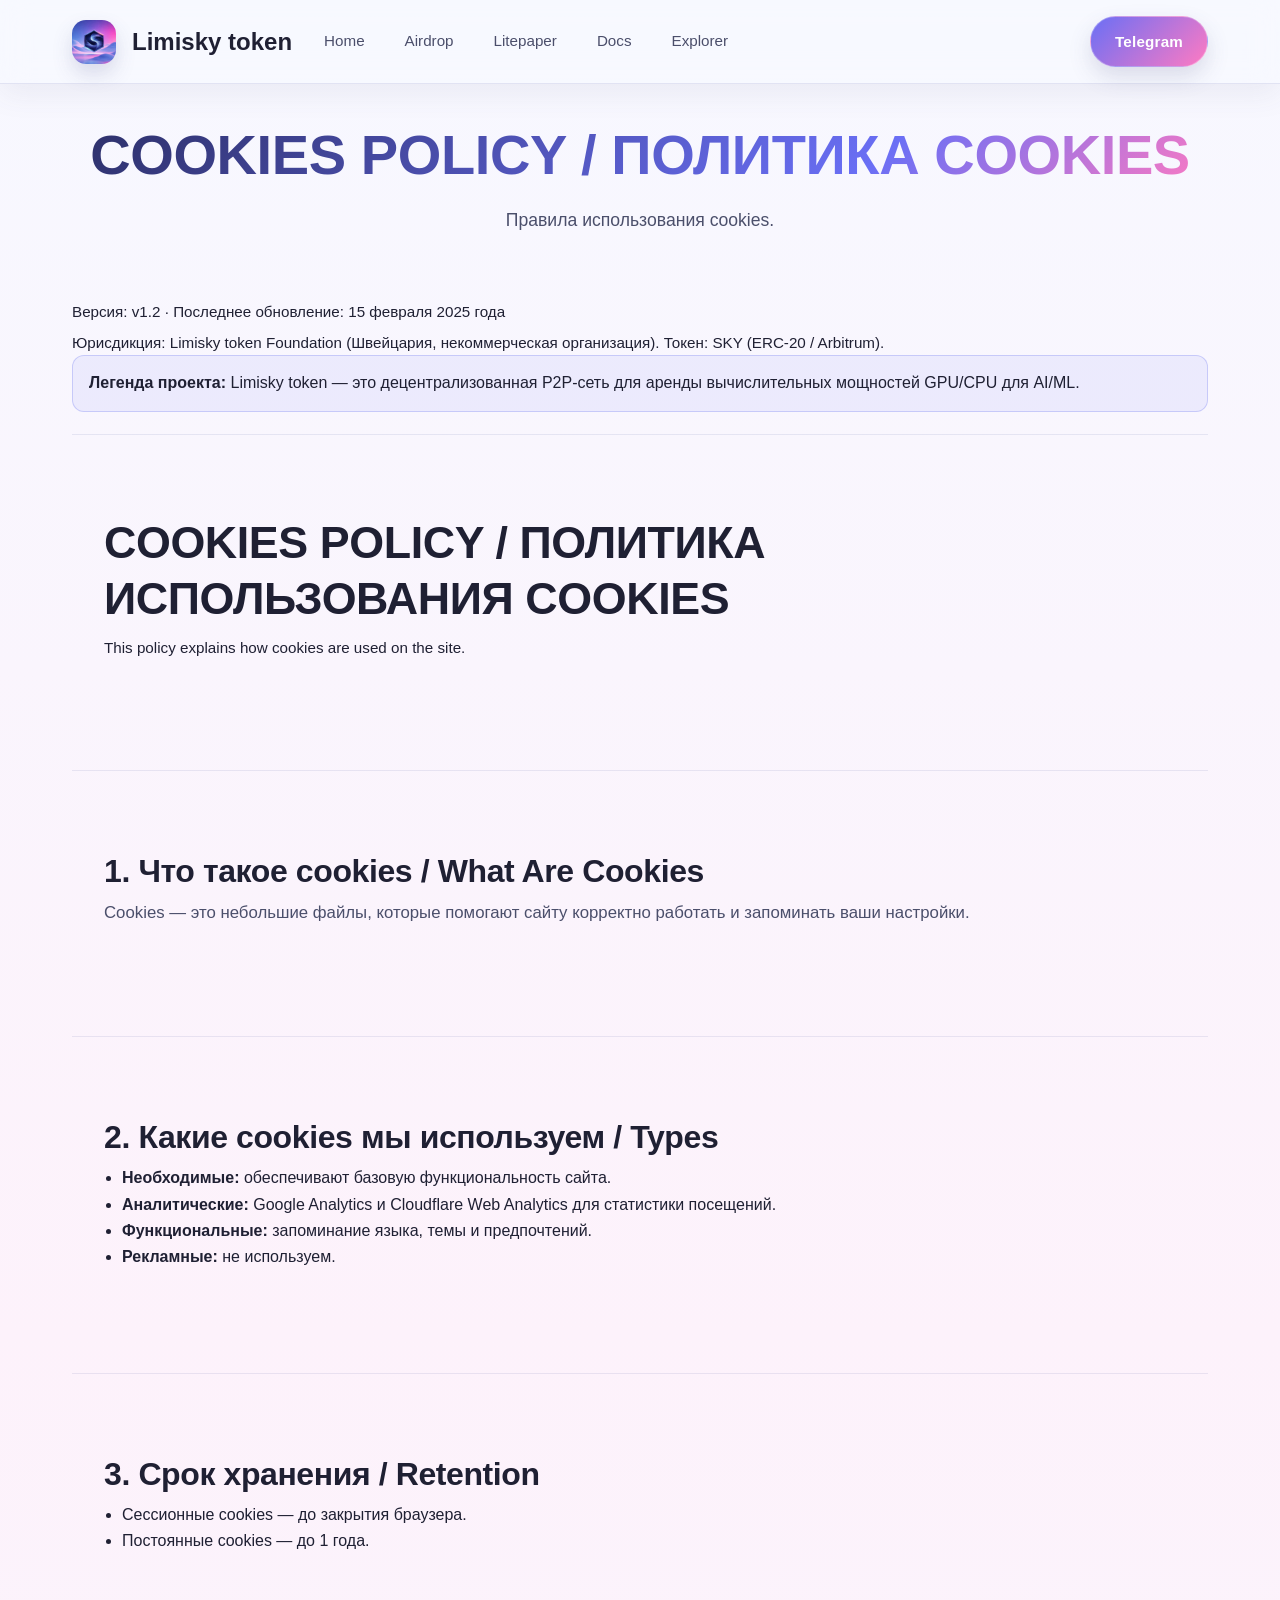
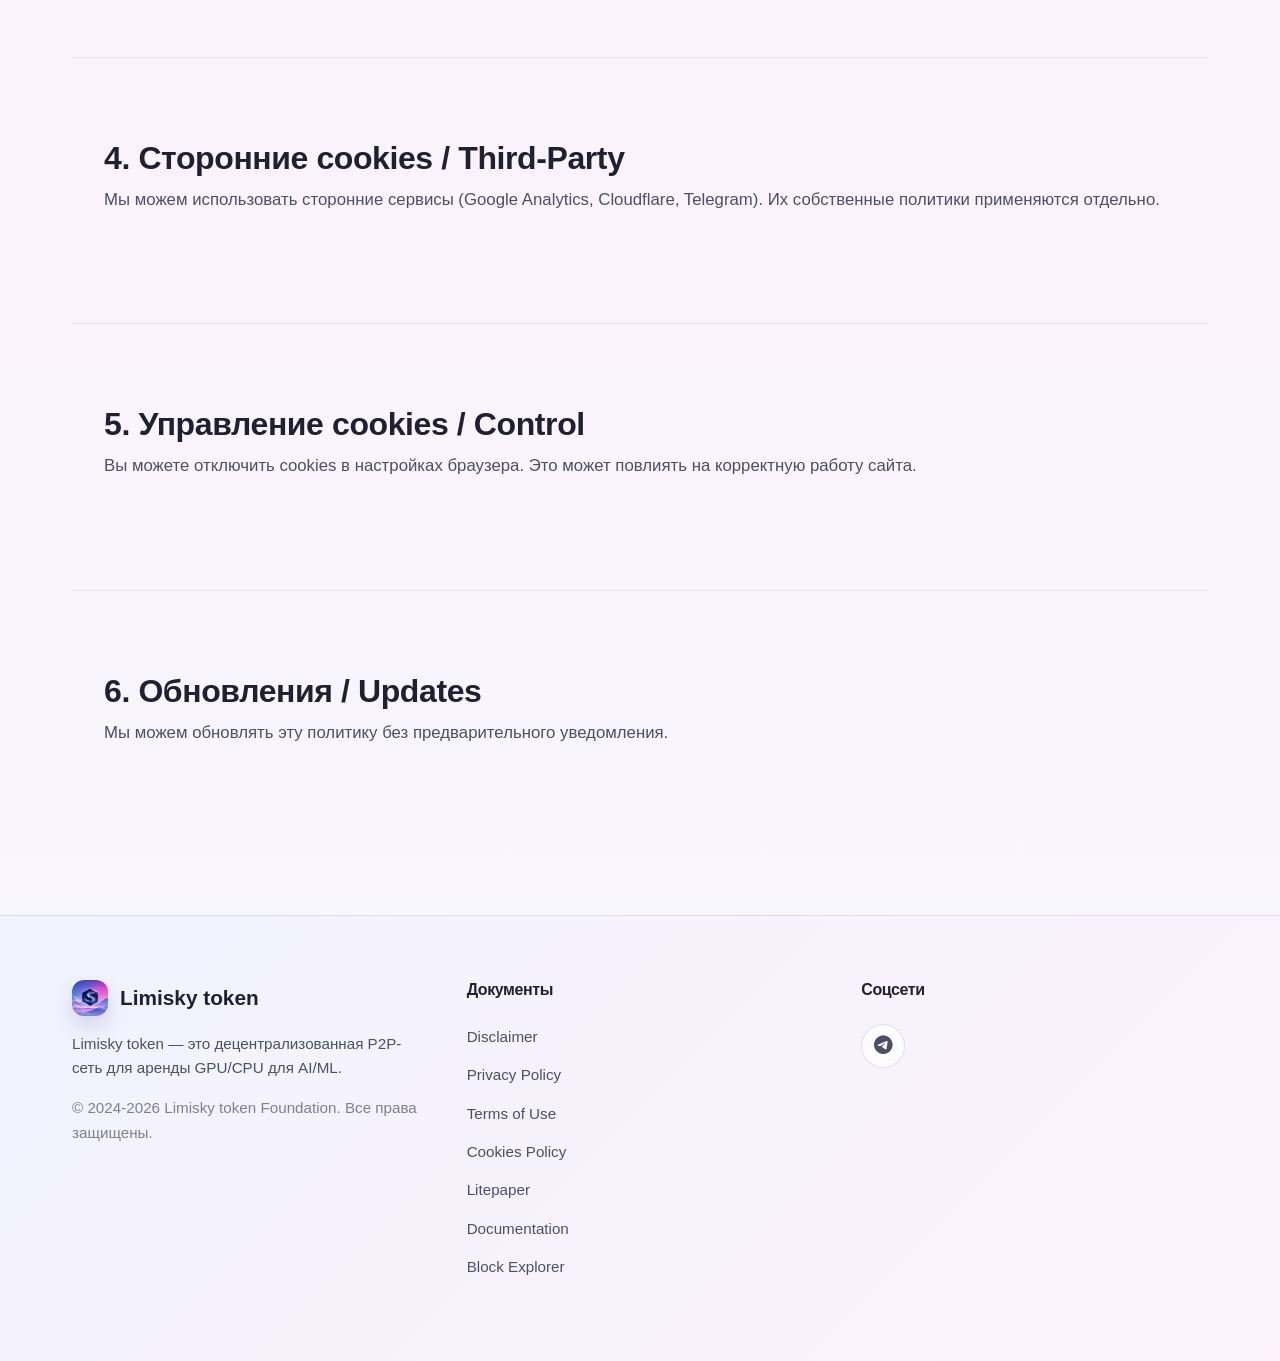
==== commit bfae630f: "rebranding" ====
--- a/cookies-policy/index.html
+++ b/cookies-policy/index.html
@@ -3,7 +3,7 @@
 <head>
     <meta charset="UTF-8">
     <meta name="viewport" content="width=device-width, initial-scale=1.0">
-    <title>COOKIES POLICY / ПОЛИТИКА COOKIES — Skytoken</title>
+    <title>COOKIES POLICY / ПОЛИТИКА COOKIES — Limisky token</title>
     <link rel="stylesheet" href="../style.css">
     <link rel="stylesheet" href="https://cdnjs.cloudflare.com/ajax/libs/font-awesome/6.4.0/css/all.min.css">
     <style>
@@ -38,8 +38,8 @@
         <div class="container">
             <div class="nav-wrapper">
                 <div class="logo">
-                    <img src="../photo_2026-02-10_01-00-57.jpg" alt="Skytoken logo" width="36" height="36" loading="eager">
-                    <span>Skytoken</span>
+                    <img src="../photo_2026-02-10_01-00-57.jpg" alt="Limisky token logo" width="36" height="36" loading="eager">
+                    <span>Limisky token</span>
                 </div>
                 <ul class="nav-links">
                     <li><a href="../index.html">Home</a></li>
@@ -48,13 +48,13 @@
                     <li><a href="../docs/index.html">Docs</a></li>
                     <li><a href="../explorer/index.html">Explorer</a></li>
                 </ul>
-                <a href="https://t.me/SkyT0ken_bot" class="btn btn-primary btn-nav" target="_blank">Telegram</a>
+                <a href="https://t.me/limiskytoken_bot" class="btn btn-primary btn-nav" target="_blank">Telegram</a>
             </div>
         </div>
     </nav>
 </header>
 <div class="watermark">
-    <span class="wm-1">Skytoken Foundation</span>
+    <span class="wm-1">Limisky token Foundation</span>
     <span class="wm-2">Все права защищены</span>
 </div>
 <main class="legal-page">
@@ -62,8 +62,8 @@
         <h1 class="section-title">COOKIES POLICY / ПОЛИТИКА COOKIES</h1>
         <p class="section-subtitle">Правила использования cookies.</p>
         <p class="legal-meta">Версия: v1.2 · Последнее обновление: 15 февраля 2025 года</p>
-        <p class="legal-meta">Юрисдикция: Skytoken Foundation (Швейцария, некоммерческая организация). Токен: SKY (ERC-20 / Arbitrum).</p>
-        <div class="legal-note"><strong>Легенда проекта:</strong> Skytoken — это децентрализованная P2P-сеть для аренды вычислительных мощностей GPU/CPU для AI/ML.</div>
+        <p class="legal-meta">Юрисдикция: Limisky token Foundation (Швейцария, некоммерческая организация). Токен: SKY (ERC-20 / Arbitrum).</p>
+        <div class="legal-note"><strong>Легенда проекта:</strong> Limisky token — это децентрализованная P2P-сеть для аренды вычислительных мощностей GPU/CPU для AI/ML.</div>
 
         <section class="legal-section">
             <h2>COOKIES POLICY / ПОЛИТИКА ИСПОЛЬЗОВАНИЯ COOKIES</h2>
@@ -108,11 +108,11 @@
         <div class="footer-content">
             <div class="footer-column">
                 <div class="footer-logo">
-                    <img src="../photo_2026-02-10_01-00-57.jpg" alt="Skytoken logo" width="36" height="36" loading="lazy">
-                    <span>Skytoken</span>
+                    <img src="../photo_2026-02-10_01-00-57.jpg" alt="Limisky token logo" width="36" height="36" loading="lazy">
+                    <span>Limisky token</span>
                 </div>
-                <p>Skytoken — это децентрализованная P2P-сеть для аренды GPU/CPU для AI/ML.</p>
-                <p class="copyright">&copy; 2024-2026 Skytoken Foundation. Все права защищены.</p>
+                <p>Limisky token — это децентрализованная P2P-сеть для аренды GPU/CPU для AI/ML.</p>
+                <p class="copyright">&copy; 2024-2026 Limisky token Foundation. Все права защищены.</p>
             </div>
             <div class="footer-column">
                 <h4>Документы</h4>
@@ -129,7 +129,7 @@
             <div class="footer-column">
                 <h4>Соцсети</h4>
                 <div class="social-links">
-                    <a href="https://t.me/SkyToken_Crypto_Official" title="Telegram" target="_blank"><i class="fab fa-telegram"></i></a>
+                    <a href="https://t.me/limiskytoken_Crypto_Official" title="Telegram" target="_blank"><i class="fab fa-telegram"></i></a>
                                     </div>
             </div>
         </div>
--- a/style.css
+++ b/style.css
@@ -1376,7 +1376,7 @@
 /* ============================================
    RESPONSIVE - TABLETS
    ============================================ */
-   ============================================ */
+   
 @media (max-width: 1024px) {
     .container {
         padding: 0 1.5rem;
